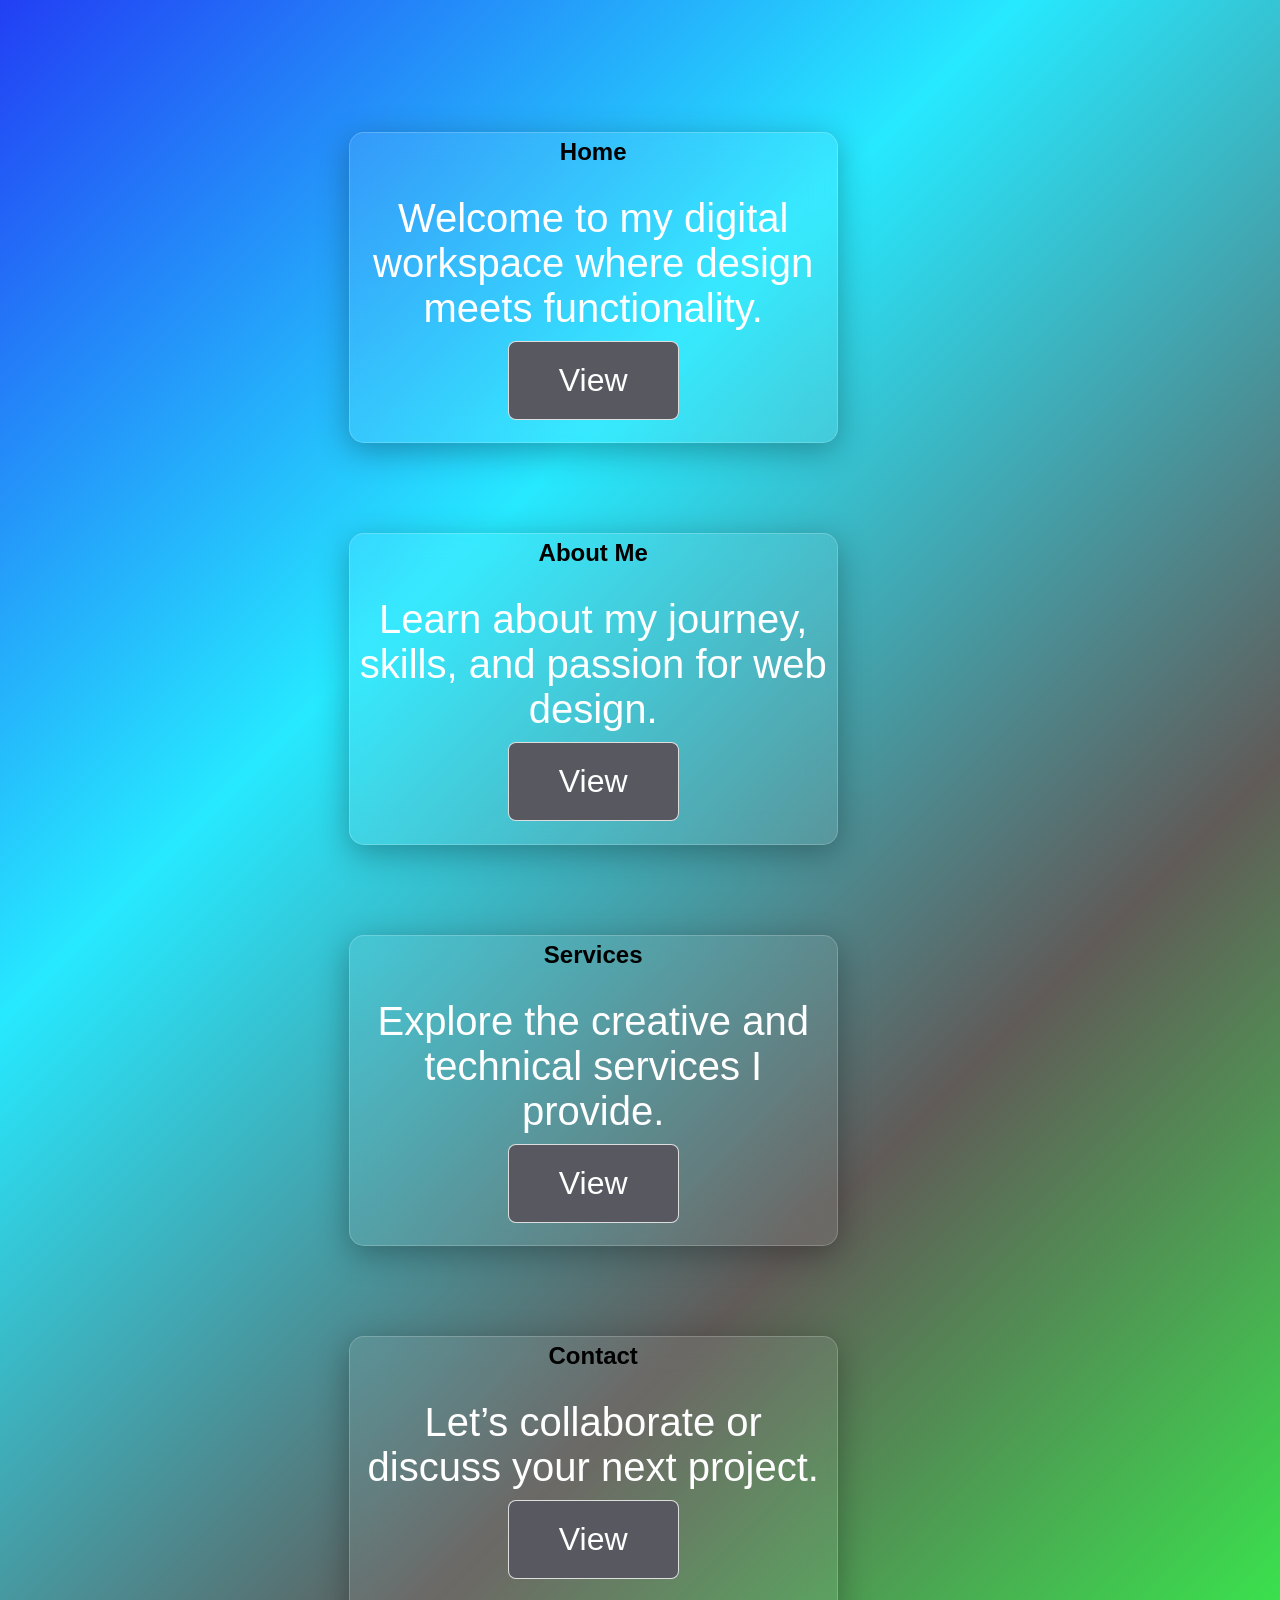
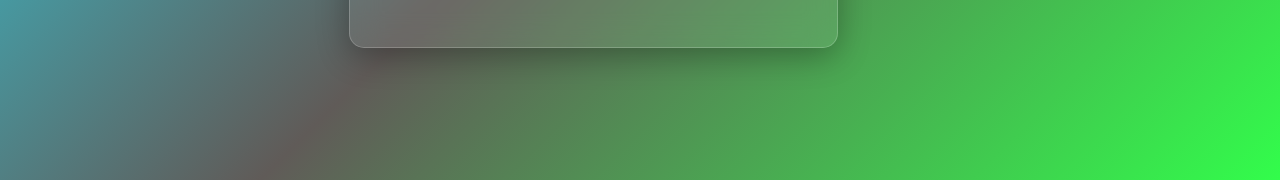
==== portfolio.html @ 397cb04c "Add files via upload" ====
<!DOCTYPE html>
<html lang="en">
<head>
<meta charset="UTF-8">
<meta name="viewport" content="width=device-width, initial-scale=1.0">
<link rel="stylesheet" href="Portfolio .css">
<title>Ben's Portfolio</title>
</head>

<body>

<div class="container">

    <section class="glass-card">
        <h2>Home</h2>
        <p>Welcome to my digital workspace where design meets functionality.</p>
        <a href="home.html" class="view-btn">View</a>
    </section>

    <section class="glass-card">
        <h2>About Me</h2>
        <p>Learn about my journey, skills, and passion for web design.</p>
        <a href="aboutme.html" class="view-btn">View</a>
    </section>

    <section class="glass-card">
        <h2>Services</h2>
        <p>Explore the creative and technical services I provide.</p>
        <a href="services.html" class="view-btn">View</a>
    </section>

    <section class="glass-card">
        <h2>Contact</h2>
        <p>Let’s collaborate or discuss your next project.</p>
        <a href="Contact.Html" class="view-btn">View</a>
    </section>

</div>

</body>
</html>
---- Portfolio .css ----
* {
    margin: 0;
    padding: 0;
    box-sizing: border-box;
    font-family: Arial, sans-serif;
}

body {
    min-height: 100vh;
    background:cover;
    background: linear-gradient(135deg,#0A2AF3E6, #00E5FFD9, #605B58, #32FD4B);
    display: flex;
    justify-content: center;
    align-items: center;
       
}
p{
    font-size:40px ;
}
.container {
    display:grid;
    grid-template-columns: repeat(auto-fit, minmax(300px, 1fr));
    gap: 50px;
    padding:5px,10px;
    width:70ch ;

    height:200ch ;
    align-content: center ;
   
section{
    width:55ch ;
   margin:20px ;
    height:35ch ;
    margin: 20px ;
    padding: 10px ;
    
}

/* GLASS EFFECT */
.glass-card {
    background: rgba(255, 255, 255, 0.08);
    border-radius: 15px;
    padding: 5px;
    text-align: center;
    color: white;
    
    
    backdrop-filter: blur(15px);
    -webkit-backdrop-filter: blur(15px);
    
    border: 1px solid rgba(255, 255, 255, 0.2);
    box-shadow: 0 8px 32px rgba(0, 0, 0, 0.3);
    
    transition: 0.3s ease;
}
h2{
    color: #000000;
    margin-bottom: 30px;
}

.glass-card:hover {
    transform: translateY(-8px);
}

/* BUTTON */
.view-btn {
    display: inline-block;
    margin-top: 10px;
    padding: 20px 50px;
    border-radius: 8px;
    text-decoration: none;
    color:#FFFFFF;
    border: 1px solid rgba(255, 255, 255, 0.8);
    transition: 0.9s ;
    font-size: 32px ;
    background: #585860;
    
}

.view-btn:hover {
    background: rgba(255, 255, 255, 0.2);
}
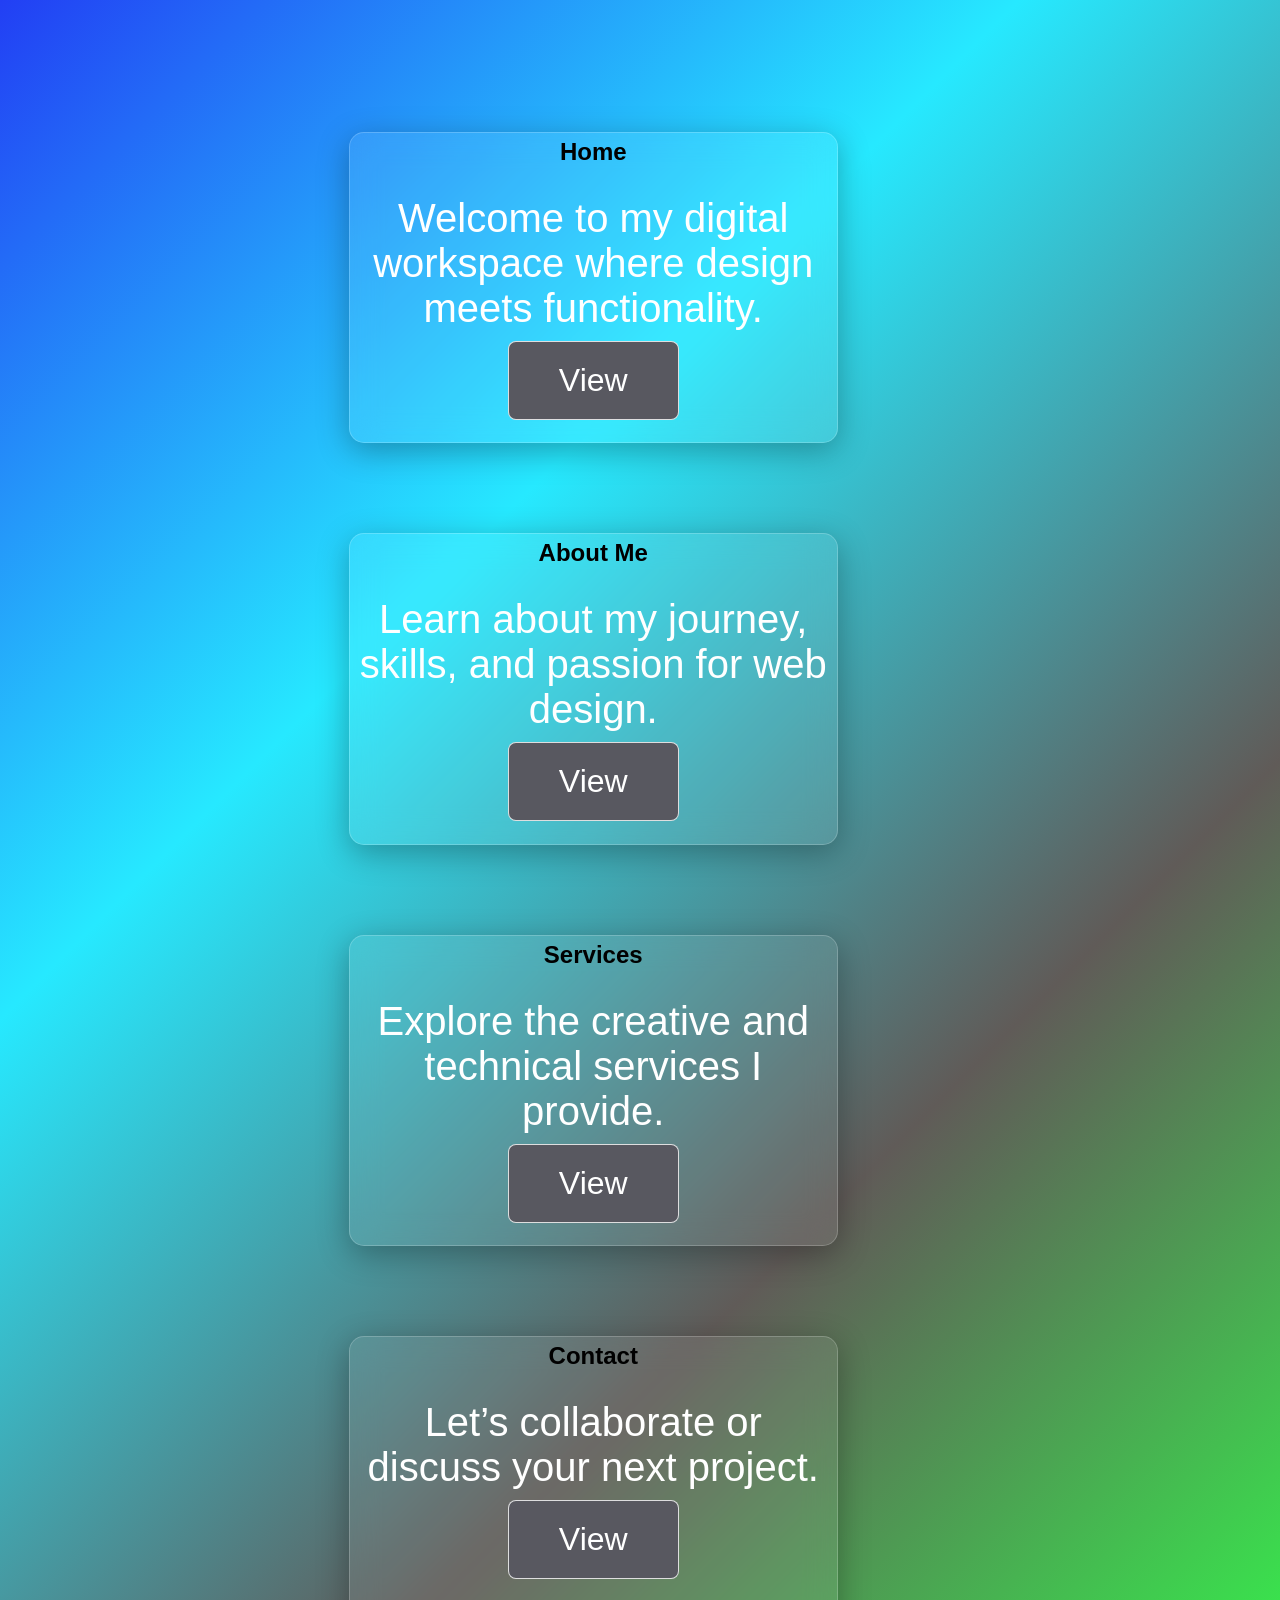
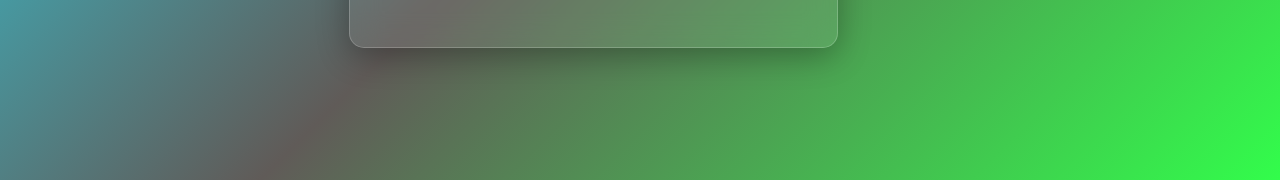
==== commit bb690ccd: "Update link in portfolio.html from home.html to index.html" ====
--- a/portfolio.html
+++ b/portfolio.html
@@ -14,7 +14,7 @@
     <section class="glass-card">
         <h2>Home</h2>
         <p>Welcome to my digital workspace where design meets functionality.</p>
-        <a href="home.html" class="view-btn">View</a>
+        <a href="index.html" class="view-btn">View</a>
     </section>
 
     <section class="glass-card">
@@ -38,4 +38,4 @@
 </div>
 
 </body>
-</html>+</html>
